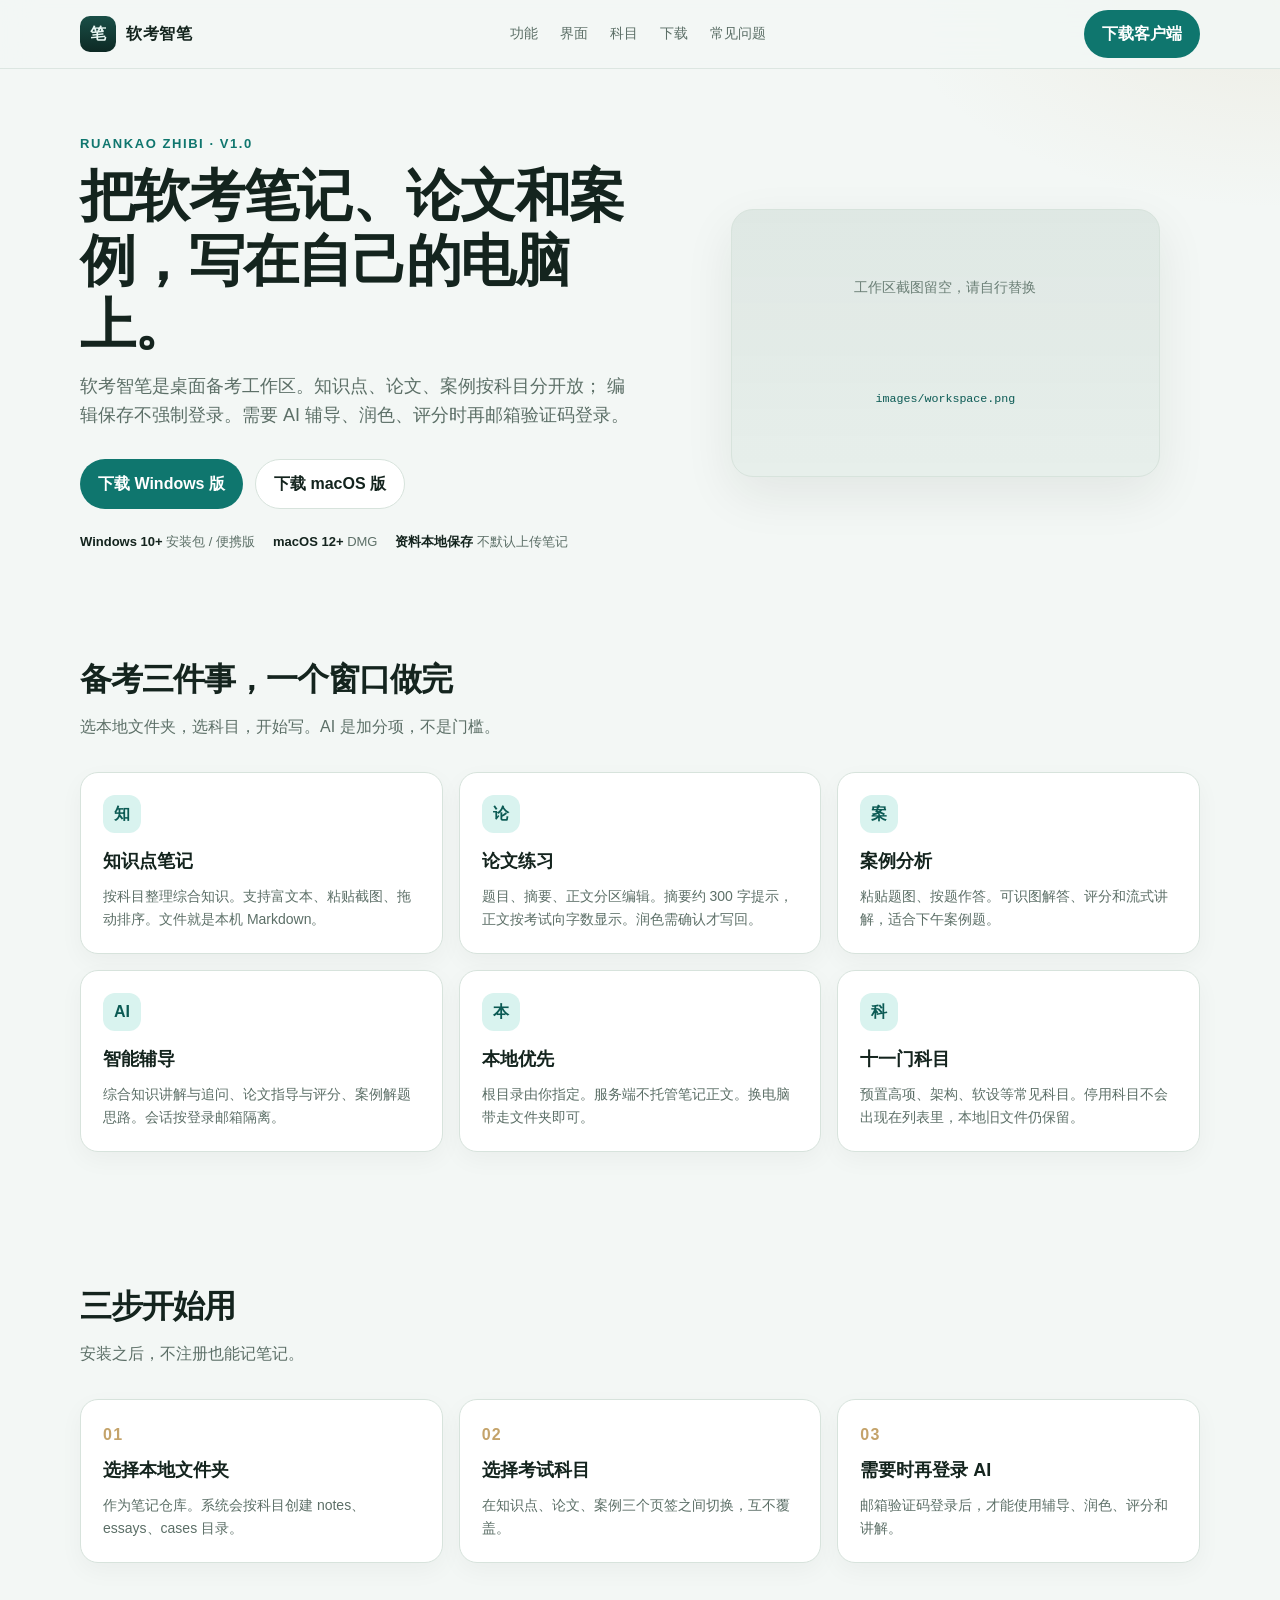
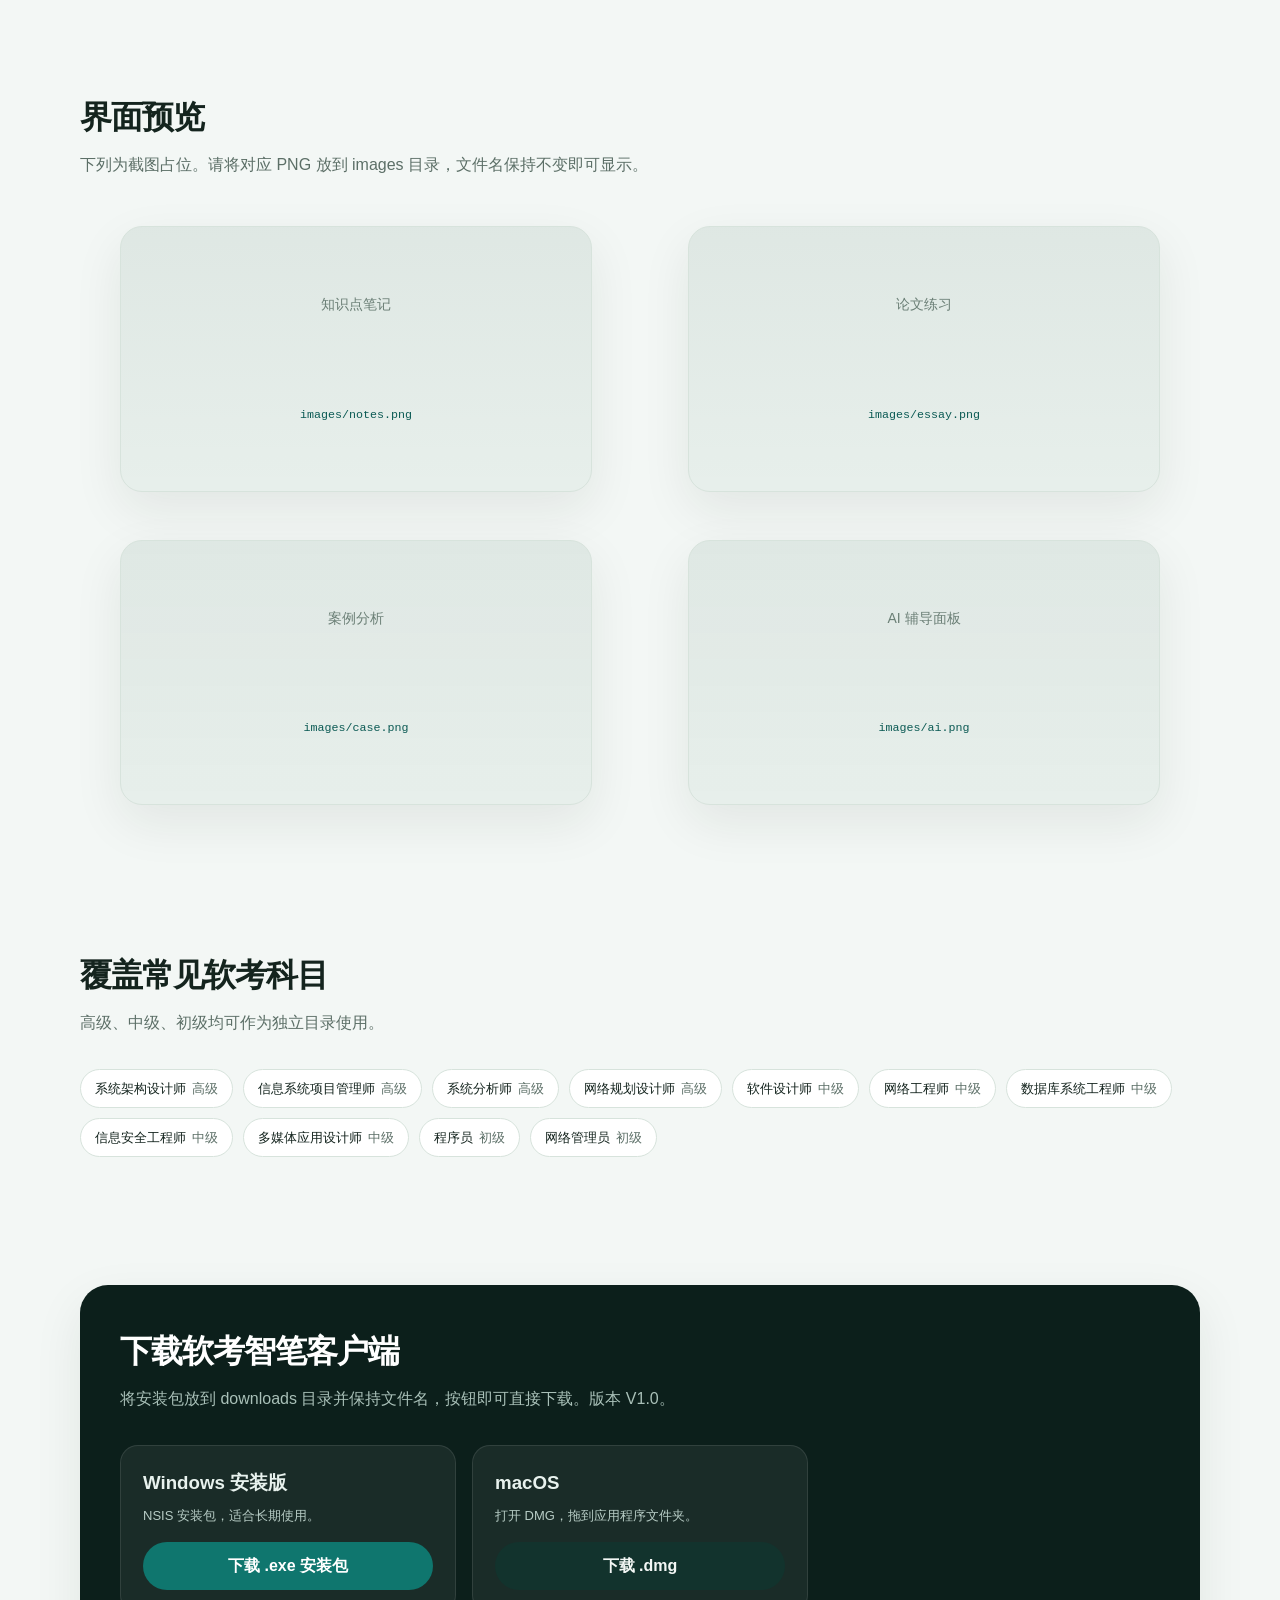
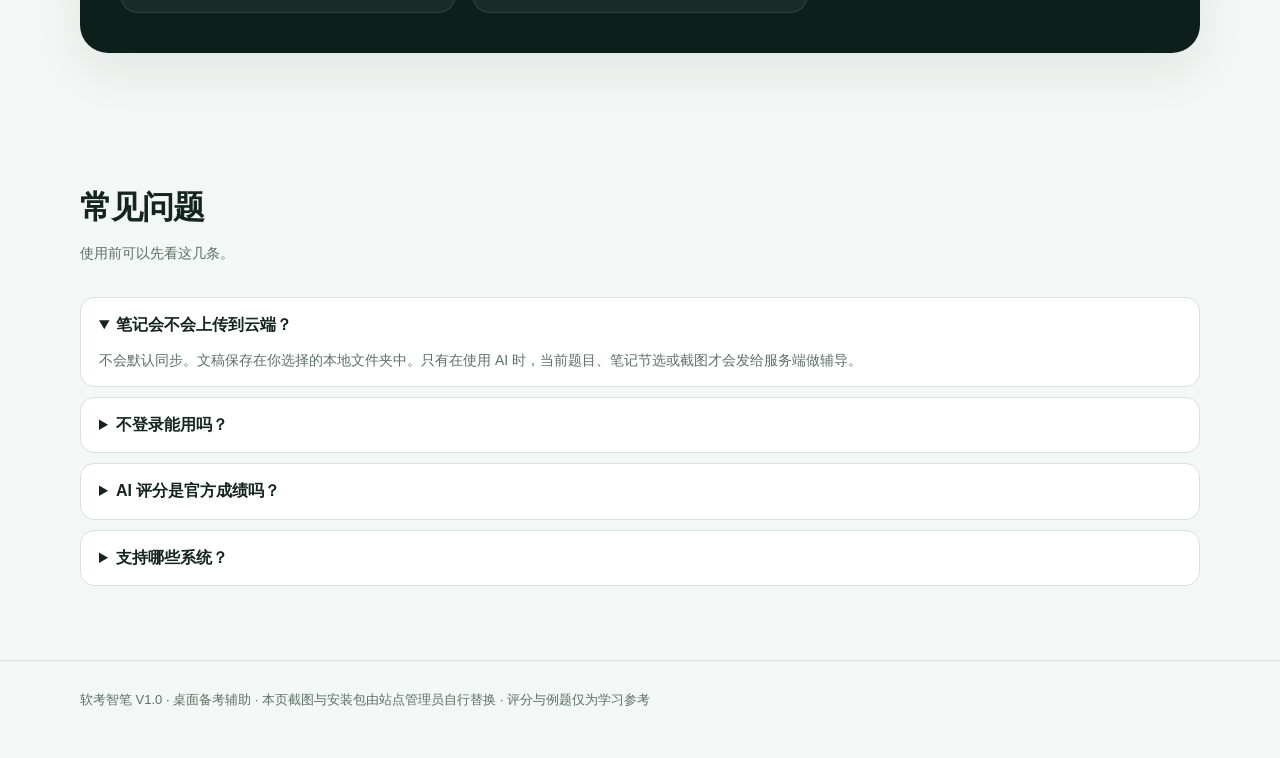
==== html/index.html @ 56ca8e23 "官网宣传页" ====
<!DOCTYPE html>
<html lang="zh-CN">
<head>
  <meta charset="UTF-8">
  <meta name="viewport" content="width=device-width, initial-scale=1.0">
  <title>软考智笔 · 本地备考，智能落笔</title>
  <meta name="description" content="软考智笔是面向软考考生的桌面备考工具：本地笔记、论文练习、案例分析，可选 AI 辅导。资料存在自己电脑里。">
  <link rel="icon" href="data:image/svg+xml,%3Csvg xmlns='http://www.w3.org/2000/svg' viewBox='0 0 64 64'%3E%3Crect rx='14' width='64' height='64' fill='%230d2924'/%3E%3Ctext x='32' y='44' text-anchor='middle' font-size='32' fill='%23d9f3ef' font-family='PingFang SC,sans-serif'%3E笔%3C/text%3E%3C/svg%3E">
  <link rel="stylesheet" href="./css/site.css">
</head>
<body>
  <header class="nav">
    <div class="wrap nav-inner">
      <a class="brand" href="#top">
        <span class="mark">笔</span>
        软考智笔
      </a>
      <nav class="nav-links">
        <a href="#features">功能</a>
        <a href="#shots">界面</a>
        <a href="#subjects">科目</a>
        <a href="#download">下载</a>
        <a href="#faq">常见问题</a>
      </nav>
      <a class="btn btn-primary" href="#download">下载客户端</a>
    </div>
  </header>

  <main id="top">
    <section class="wrap hero">
      <div>
        <div class="kicker">Ruankao Zhibi  ·  V1.0</div>
        <h1>把软考笔记、论文和案例，写在自己的电脑上。</h1>
        <p class="lead">
          软考智笔是桌面备考工作区。知识点、论文、案例按科目分开放；
          编辑保存不强制登录。需要 AI 辅导、润色、评分时再邮箱验证码登录。
        </p>
        <div class="hero-actions">
          <a class="btn btn-primary" href="https://myagentscope.oss-cn-beijing.aliyuncs.com/%E8%BD%AF%E8%80%83%E9%80%9A%20Setup%201.0.0.exe">下载 Windows 版</a>
          <a class="btn btn-ghost" href="https://myagentscope.oss-cn-beijing.aliyuncs.com/%E8%BD%AF%E8%80%83%E9%80%9A-1.0.1-arm64.dmg">下载 macOS 版</a>
        </div>
        <div class="meta">
          <span><b>Windows 10+</b> 安装包 / 便携版</span>
          <span><b>macOS 12+</b> DMG</span>
          <span><b>资料本地保存</b> 不默认上传笔记</span>
        </div>
      </div>
      <figure class="shot" aria-label="工作区截图占位">
        <img src="images/workspace.png" alt="软考智笔工作区" onerror="this.style.display='none'">
        <div class="shot-hint">
          工作区截图留空，请自行替换
          <small>images/workspace.png</small>
        </div>
      </figure>
    </section>

    <section class="wrap section" id="features">
      <h2>备考三件事，一个窗口做完</h2>
      <p class="sub">选本地文件夹，选科目，开始写。AI 是加分项，不是门槛。</p>
      <div class="grid-3">
        <article class="card">
          <div class="ico">知</div>
          <h3>知识点笔记</h3>
          <p>按科目整理综合知识。支持富文本、粘贴截图、拖动排序。文件就是本机 Markdown。</p>
        </article>
        <article class="card">
          <div class="ico">论</div>
          <h3>论文练习</h3>
          <p>题目、摘要、正文分区编辑。摘要约 300 字提示，正文按考试向字数显示。润色需确认才写回。</p>
        </article>
        <article class="card">
          <div class="ico">案</div>
          <h3>案例分析</h3>
          <p>粘贴题图、按题作答。可识图解答、评分和流式讲解，适合下午案例题。</p>
        </article>
        <article class="card">
          <div class="ico">AI</div>
          <h3>智能辅导</h3>
          <p>综合知识讲解与追问、论文指导与评分、案例解题思路。会话按登录邮箱隔离。</p>
        </article>
        <article class="card">
          <div class="ico">本</div>
          <h3>本地优先</h3>
          <p>根目录由你指定。服务端不托管笔记正文。换电脑带走文件夹即可。</p>
        </article>
        <article class="card">
          <div class="ico">科</div>
          <h3>十一门科目</h3>
          <p>预置高项、架构、软设等常见科目。停用科目不会出现在列表里，本地旧文件仍保留。</p>
        </article>
      </div>
    </section>

    <section class="wrap section steps" id="flow">
      <h2>三步开始用</h2>
      <p class="sub">安装之后，不注册也能记笔记。</p>
      <div class="grid-3">
        <article class="card">
          <div class="step-no"></div>
          <h3>选择本地文件夹</h3>
          <p>作为笔记仓库。系统会按科目创建 notes、essays、cases 目录。</p>
        </article>
        <article class="card">
          <div class="step-no"></div>
          <h3>选择考试科目</h3>
          <p>在知识点、论文、案例三个页签之间切换，互不覆盖。</p>
        </article>
        <article class="card">
          <div class="step-no"></div>
          <h3>需要时再登录 AI</h3>
          <p>邮箱验证码登录后，才能使用辅导、润色、评分和讲解。</p>
        </article>
      </div>
    </section>

    <section class="wrap section" id="shots">
      <h2>界面预览</h2>
      <p class="sub">下列为截图占位。请将对应 PNG 放到 images 目录，文件名保持不变即可显示。</p>
      <div class="grid-2">
        <figure class="shot shot-wide">
          <img src="images/notes.png" alt="知识点笔记" onerror="this.style.display='none'">
          <div class="shot-hint">知识点笔记<small>images/notes.png</small></div>
        </figure>
        <figure class="shot shot-wide">
          <img src="images/essay.png" alt="论文练习" onerror="this.style.display='none'">
          <div class="shot-hint">论文练习<small>images/essay.png</small></div>
        </figure>
        <figure class="shot shot-wide">
          <img src="images/case.png" alt="案例分析" onerror="this.style.display='none'">
          <div class="shot-hint">案例分析<small>images/case.png</small></div>
        </figure>
        <figure class="shot shot-wide">
          <img src="images/ai.png" alt="AI 辅导" onerror="this.style.display='none'">
          <div class="shot-hint">AI 辅导面板<small>images/ai.png</small></div>
        </figure>
      </div>
    </section>

    <section class="wrap section" id="subjects">
      <h2>覆盖常见软考科目</h2>
      <p class="sub">高级、中级、初级均可作为独立目录使用。</p>
      <div class="chips">
        <span class="chip">系统架构设计师<em>高级</em></span>
        <span class="chip">信息系统项目管理师<em>高级</em></span>
        <span class="chip">系统分析师<em>高级</em></span>
        <span class="chip">网络规划设计师<em>高级</em></span>
        <span class="chip">软件设计师<em>中级</em></span>
        <span class="chip">网络工程师<em>中级</em></span>
        <span class="chip">数据库系统工程师<em>中级</em></span>
        <span class="chip">信息安全工程师<em>中级</em></span>
        <span class="chip">多媒体应用设计师<em>中级</em></span>
        <span class="chip">程序员<em>初级</em></span>
        <span class="chip">网络管理员<em>初级</em></span>
      </div>
    </section>

    <section class="wrap section" id="download">
      <div class="download-panel">
        <h2>下载软考智笔客户端</h2>
        <p class="sub">将安装包放到 downloads 目录并保持文件名，按钮即可直接下载。版本 V1.0。</p>
        <div class="grid-3">
          <div class="dl-card">
            <h3>Windows 安装版</h3>
            <p>NSIS 安装包，适合长期使用。</p>
            <a class="btn btn-primary" href="https://myagentscope.oss-cn-beijing.aliyuncs.com/%E8%BD%AF%E8%80%83%E9%80%9A%20Setup%201.0.0.exe">下载 .exe 安装包</a>
          </div>
<!--          <div class="dl-card">-->
<!--            <h3>Windows 便携版</h3>-->
<!--            <p>免安装，解压或直接运行即可。</p>-->
<!--            <a class="btn btn-ghost" href="downloads/ruankao-zhibi-windows-portable.exe">下载便携版</a>-->
<!--          </div>-->
          <div class="dl-card">
            <h3>macOS</h3>
            <p>打开 DMG，拖到应用程序文件夹。</p>
            <a class="btn btn-dark" href="https://myagentscope.oss-cn-beijing.aliyuncs.com/%E8%BD%AF%E8%80%83%E9%80%9A-1.0.1-arm64.dmg">下载 .dmg</a>
          </div>
        </div>
      </div>
    </section>

    <section class="wrap section faq" id="faq">
      <h2>常见问题</h2>
      <p class="sub">使用前可以先看这几条。</p>
      <details open>
        <summary>笔记会不会上传到云端？</summary>
        <p>不会默认同步。文稿保存在你选择的本地文件夹中。只有在使用 AI 时，当前题目、笔记节选或截图才会发给服务端做辅导。</p>
      </details>
      <details>
        <summary>不登录能用吗？</summary>
        <p>能。新建、保存、排序、删除笔记都不需要登录。综合知识辅导、论文润色评分指导、案例识图评分讲解需要邮箱验证码登录。</p>
      </details>
      <details>
        <summary>AI 评分是官方成绩吗？</summary>
        <p>不是。论文评分按辅导用 75 分制，仅作备考参考，不代表软考官方成绩。</p>
      </details>
      <details>
        <summary>支持哪些系统？</summary>
        <p>Windows 10 及以上，macOS 12 及以上。管理后台是另一套网页，不在本客户端内。</p>
      </details>
    </section>
  </main>

  <footer>
    <div class="wrap">
      软考智笔 V1.0 · 桌面备考辅助 · 本页截图与安装包由站点管理员自行替换 · 评分与例题仅为学习参考
    </div>
  </footer>
</body>
</html>
---- html/css/site.css ----
:root {
  --bg: #f3f7f5;
  --bg-deep: #0c1f1b;
  --panel: #ffffff;
  --ink: #14241e;
  --muted: #5c6f67;
  --line: #d7e3dc;
  --brand: #0f766e;
  --brand-dark: #0b5a54;
  --brand-soft: #d9f3ef;
  --gold: #c4a36a;
  --shadow: 0 18px 50px rgba(20, 36, 30, 0.08);
  --radius: 18px;
  --ui: "Avenir Next", "PingFang SC", "Hiragino Sans GB", "Noto Sans SC", "Microsoft YaHei", sans-serif;
}

* { box-sizing: border-box; }
html { scroll-behavior: smooth; }
body {
  margin: 0;
  font-family: var(--ui);
  color: var(--ink);
  background:
    radial-gradient(900px 420px at 8% -8%, rgba(15, 118, 110, 0.16), transparent 60%),
    radial-gradient(700px 380px at 100% 0%, rgba(196, 163, 106, 0.12), transparent 55%),
    var(--bg);
  line-height: 1.65;
}

a { color: inherit; text-decoration: none; }
img { max-width: 100%; display: block; }
button { font: inherit; cursor: pointer; }

.wrap {
  width: min(1120px, calc(100% - 40px));
  margin: 0 auto;
}

.nav {
  position: sticky;
  top: 0;
  z-index: 20;
  backdrop-filter: blur(16px);
  background: rgba(243, 247, 245, 0.86);
  border-bottom: 1px solid rgba(215, 227, 220, 0.8);
}
.nav-inner {
  display: flex;
  align-items: center;
  justify-content: space-between;
  min-height: 68px;
  gap: 20px;
}
.brand {
  display: flex;
  align-items: center;
  gap: 10px;
  font-weight: 700;
  letter-spacing: 0.04em;
}
.mark {
  width: 36px;
  height: 36px;
  border-radius: 10px;
  display: grid;
  place-items: center;
  color: #e8f7f3;
  background: linear-gradient(180deg, #1a4f47, #0d2924);
  font-size: 16px;
}
.nav-links {
  display: flex;
  gap: 22px;
  color: var(--muted);
  font-size: 14px;
}
.nav-links a:hover { color: var(--brand-dark); }
.btn {
  display: inline-flex;
  align-items: center;
  justify-content: center;
  gap: 8px;
  border: 0;
  border-radius: 999px;
  padding: 11px 18px;
  font-weight: 600;
  transition: transform .15s ease, background .15s ease;
}
.btn:hover { transform: translateY(-1px); }
.btn-primary {
  background: var(--brand);
  color: #fff;
}
.btn-primary:hover { background: var(--brand-dark); }
.btn-ghost {
  background: #fff;
  color: var(--ink);
  border: 1px solid var(--line);
}
.btn-dark {
  background: #12332d;
  color: #f3f7f5;
}

.hero {
  padding: 64px 0 36px;
  display: grid;
  grid-template-columns: 1.05fr 0.95fr;
  gap: 48px;
  align-items: center;
}
.kicker {
  color: var(--brand);
  font-size: 13px;
  font-weight: 700;
  letter-spacing: 0.12em;
  text-transform: uppercase;
}
h1 {
  margin: 10px 0 14px;
  font-size: clamp(36px, 5vw, 56px);
  line-height: 1.15;
  letter-spacing: -0.03em;
}
.lead {
  margin: 0 0 28px;
  color: var(--muted);
  font-size: 18px;
  max-width: 36em;
}
.hero-actions { display: flex; flex-wrap: wrap; gap: 12px; }
.meta {
  display: flex;
  flex-wrap: wrap;
  gap: 18px;
  margin-top: 22px;
  color: var(--muted);
  font-size: 13px;
}
.meta b { color: var(--ink); }

.shot {
  position: relative;
  overflow: hidden;
  border-radius: 22px;
  border: 1px solid var(--line);
  background:
    linear-gradient(180deg, rgba(18, 51, 45, 0.04), transparent),
    #e7efeb;
  box-shadow: var(--shadow);
  min-height: 240px;
  aspect-ratio: 16 / 10;
}
.shot img {
  position: absolute;
  inset: 0;
  width: 100%;
  height: 100%;
  object-fit: cover;
  z-index: 1;
}
.shot-hint {
  position: absolute;
  inset: 0;
  display: grid;
  place-items: center;
  text-align: center;
  color: #6b7f76;
  font-size: 14px;
  padding: 24px;
  z-index: 0;
}
.shot-hint small {
  display: block;
  margin-top: 6px;
  font-family: ui-monospace, SFMono-Regular, Menlo, Consolas, monospace;
  color: var(--brand-dark);
}
.shot-wide { aspect-ratio: 16 / 9; }

.section { padding: 64px 0; }
.section h2 {
  margin: 0 0 8px;
  font-size: 32px;
  letter-spacing: -0.03em;
}
.section .sub {
  margin: 0 0 32px;
  color: var(--muted);
}

.grid-3, .grid-2, .grid-4 {
  display: grid;
  gap: 16px;
}
.grid-3 { grid-template-columns: repeat(3, 1fr); }
.grid-2 { grid-template-columns: repeat(2, 1fr); }
.grid-4 { grid-template-columns: repeat(4, 1fr); }

.card {
  background: var(--panel);
  border: 1px solid var(--line);
  border-radius: var(--radius);
  padding: 22px;
  box-shadow: 0 8px 24px rgba(20, 36, 30, 0.04);
}
.card h3 { margin: 0 0 8px; font-size: 18px; }
.card p { margin: 0; color: var(--muted); font-size: 14px; }
.ico {
  width: 38px;
  height: 38px;
  border-radius: 12px;
  display: grid;
  place-items: center;
  background: var(--brand-soft);
  color: var(--brand-dark);
  margin-bottom: 14px;
  font-weight: 700;
}

.steps { counter-reset: step; }
.step-no::before {
  counter-increment: step;
  content: "0" counter(step);
  display: block;
  color: var(--gold);
  font-weight: 700;
  letter-spacing: 0.08em;
  margin-bottom: 8px;
}

.chips {
  display: flex;
  flex-wrap: wrap;
  gap: 10px;
}
.chip {
  background: #fff;
  border: 1px solid var(--line);
  border-radius: 999px;
  padding: 8px 14px;
  font-size: 13px;
}
.chip em {
  font-style: normal;
  color: var(--muted);
  margin-left: 6px;
}

.download-panel {
  background: var(--bg-deep);
  color: #e8f2ee;
  border-radius: 28px;
  padding: 40px;
  box-shadow: var(--shadow);
}
.download-panel h2 { color: #fff; }
.download-panel .sub { color: #a9c0b8; }
.dl-card {
  background: rgba(255,255,255,0.06);
  border: 1px solid rgba(255,255,255,0.1);
  border-radius: 18px;
  padding: 22px;
}
.dl-card h3 { margin: 0 0 6px; }
.dl-card p { margin: 0 0 16px; color: #b7ccc5; font-size: 13px; }
.dl-card .btn { width: 100%; }

.faq details {
  background: #fff;
  border: 1px solid var(--line);
  border-radius: 14px;
  padding: 14px 18px;
  margin-bottom: 10px;
}
.faq summary { cursor: pointer; font-weight: 600; }
.faq p { margin: 10px 0 0; color: var(--muted); font-size: 14px; }

footer {
  padding: 28px 0 48px;
  color: var(--muted);
  font-size: 13px;
  border-top: 1px solid var(--line);
}

@media (max-width: 860px) {
  .hero, .grid-3, .grid-2, .grid-4 { grid-template-columns: 1fr; }
  .nav-links { display: none; }
  .download-panel { padding: 24px; }
}
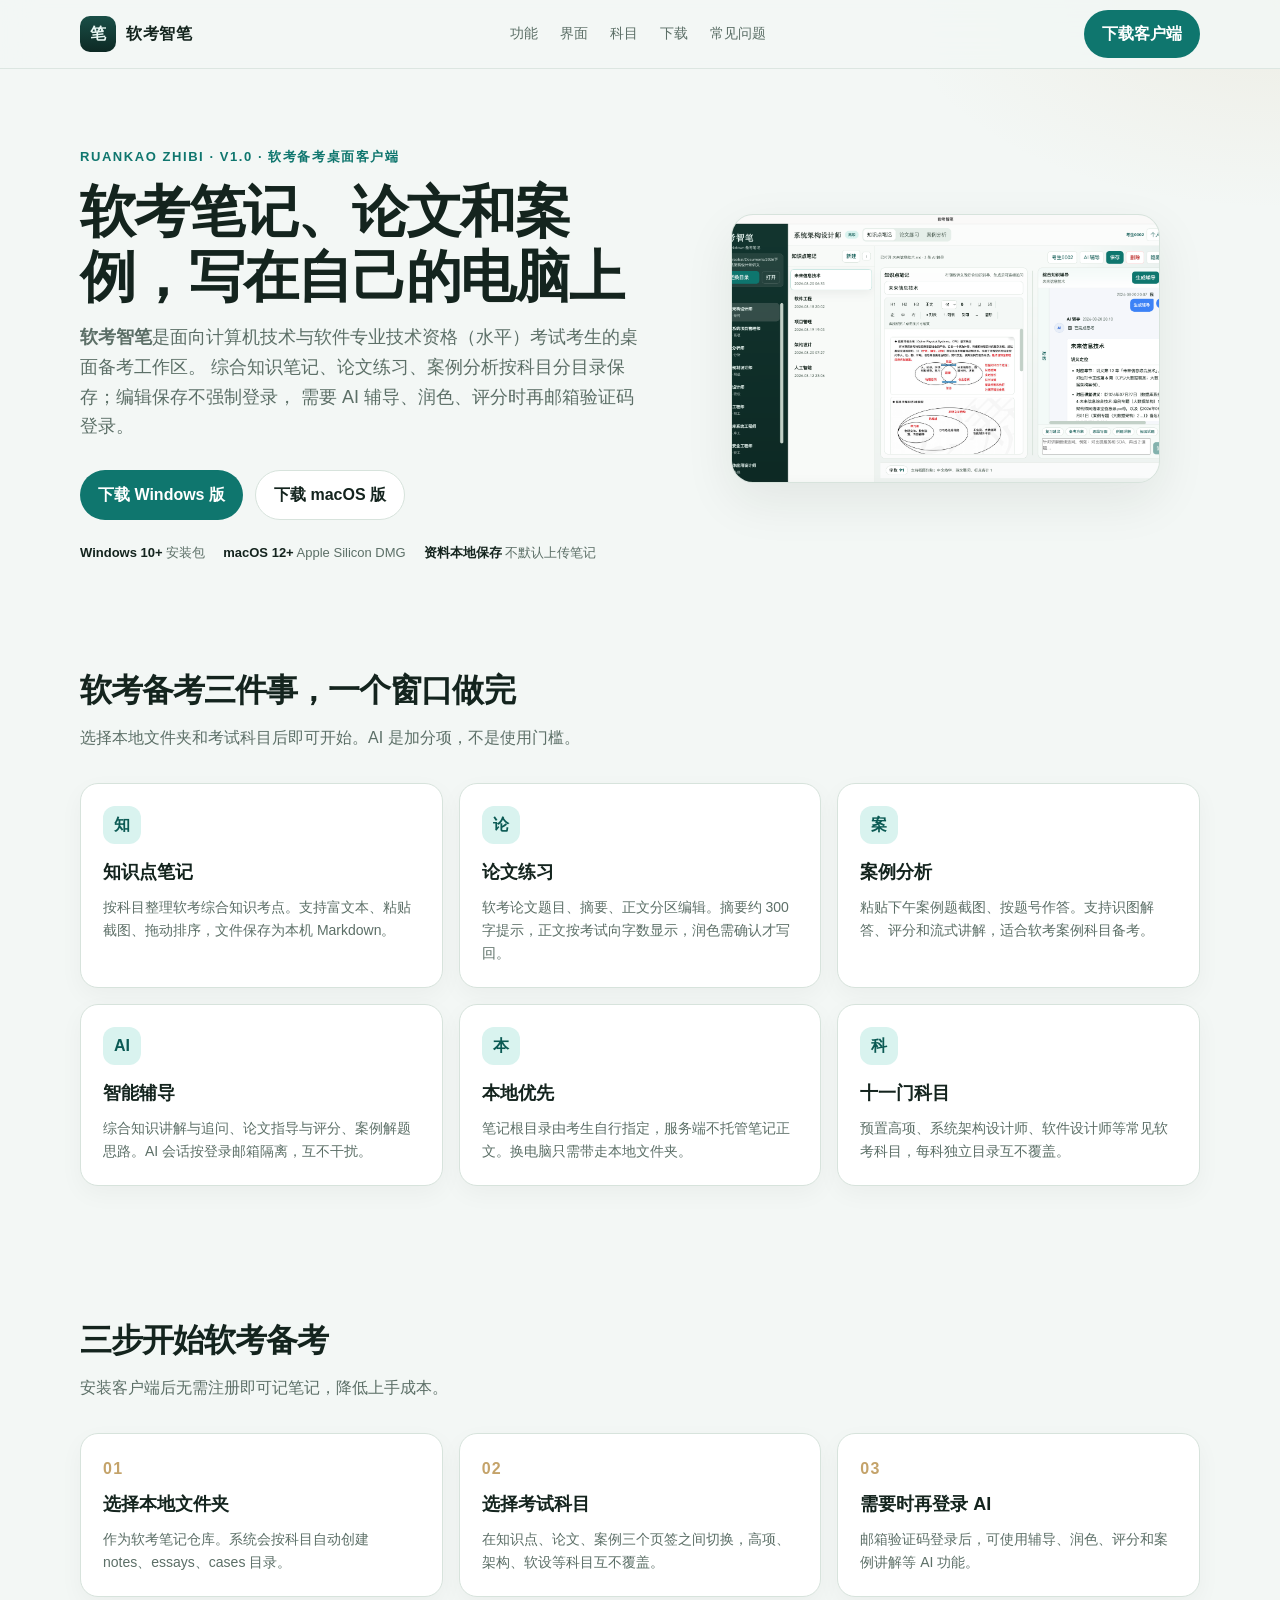
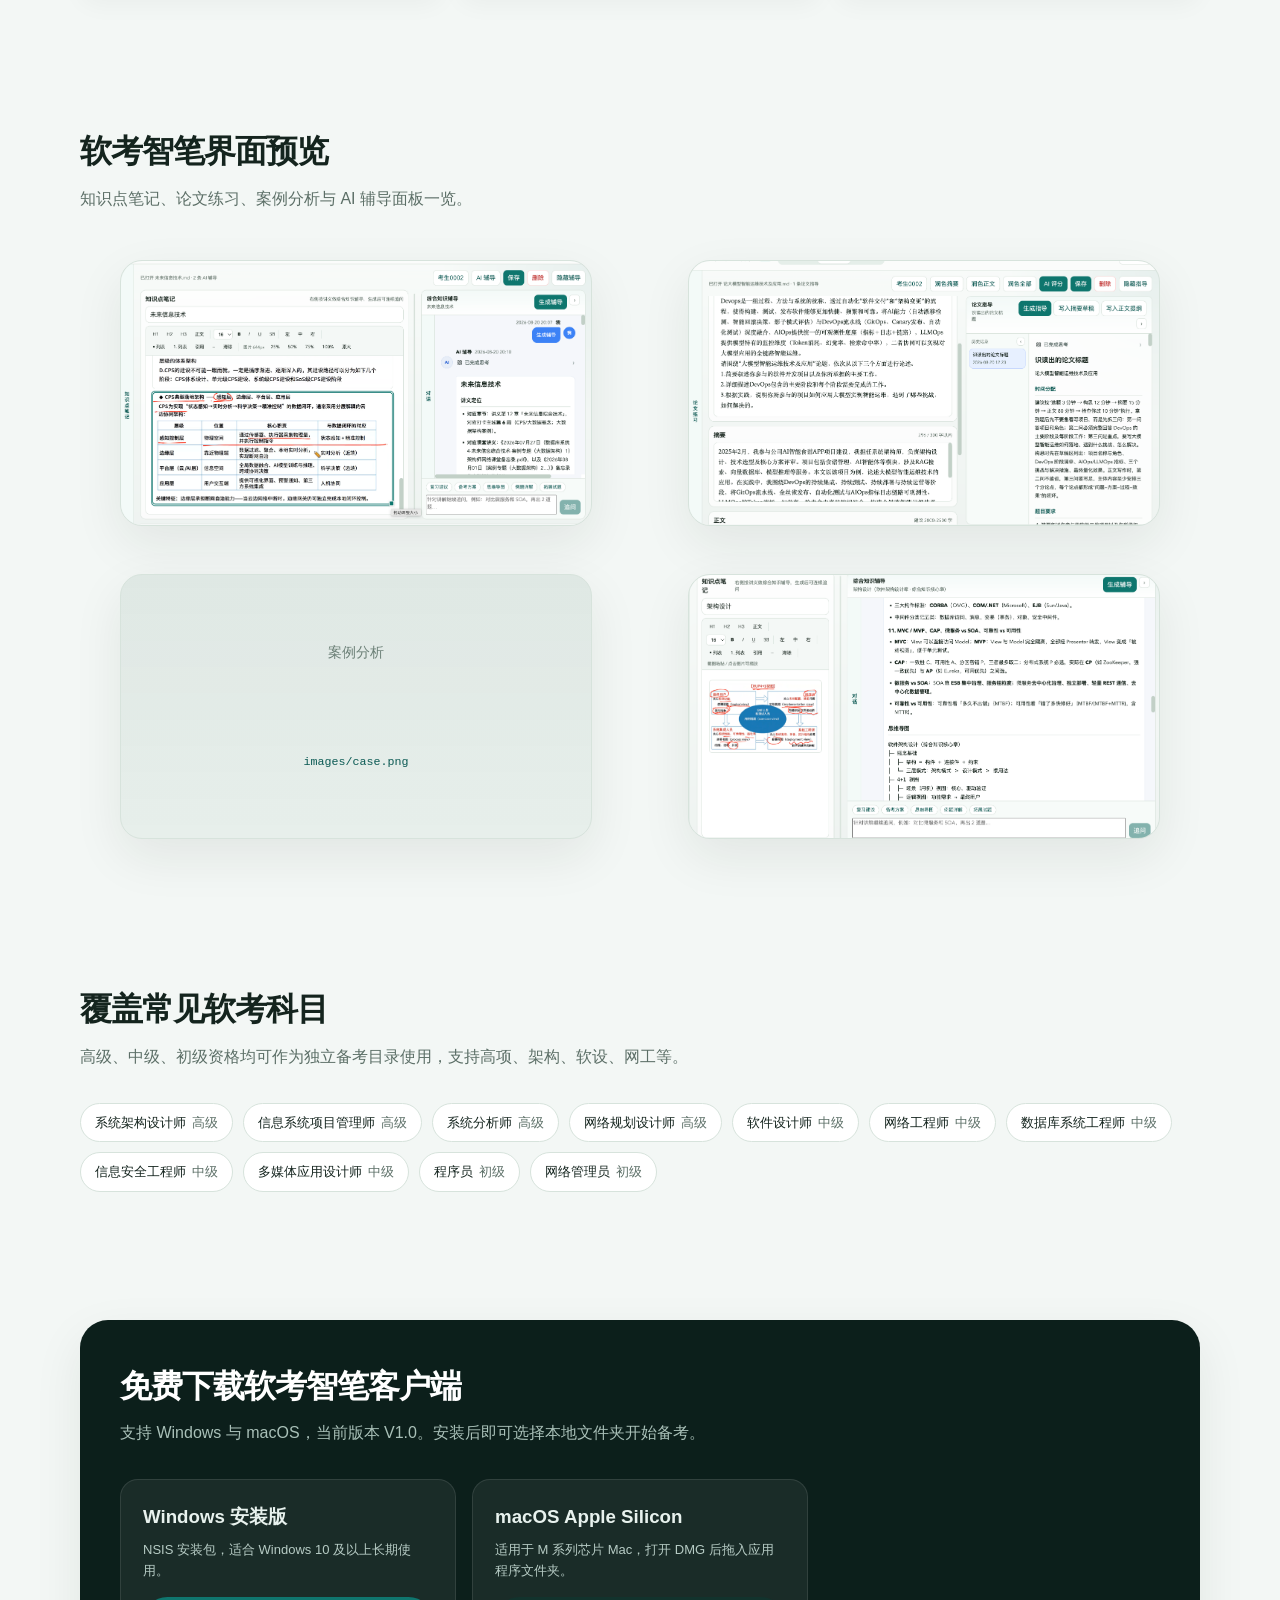
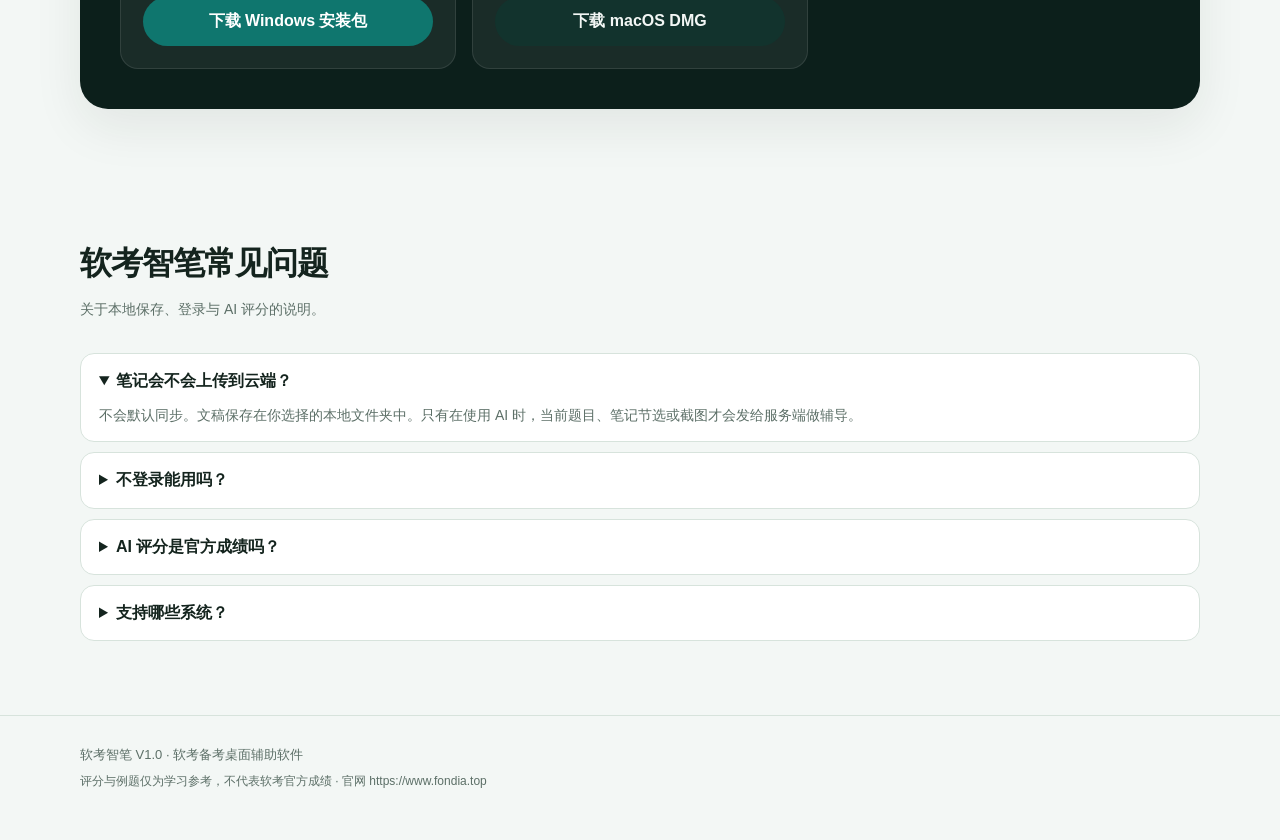
==== commit 5d1cb11a: "官网宣传页" ====
--- a/html/index.html
+++ b/html/index.html
@@ -3,19 +3,123 @@
 <head>
   <meta charset="UTF-8">
   <meta name="viewport" content="width=device-width, initial-scale=1.0">
-  <title>软考智笔 · 本地备考，智能落笔</title>
-  <meta name="description" content="软考智笔是面向软考考生的桌面备考工具：本地笔记、论文练习、案例分析，可选 AI 辅导。资料存在自己电脑里。">
+  <title>软考智笔 - 软考备考桌面工具 | 本地笔记、论文练习、案例分析、AI 辅导</title>
+  <meta name="description" content="软考智笔是面向软考考生的免费桌面备考软件，支持高项、系统架构设计师、软设等十一门科目。本地 Markdown 笔记、论文摘要正文练习、案例题识图作答，可选 AI 讲解润色评分。Windows 与 macOS 免费下载。">
+  <meta name="keywords" content="软考,软考备考,软考智笔,高项,信息系统项目管理师,系统架构设计师,软件设计师,软考论文,软考案例,软考笔记,AI辅导,桌面客户端">
+  <meta name="author" content="软考智笔">
+  <meta name="robots" content="index,follow,max-image-preview:large">
+  <meta name="theme-color" content="#0f766e">
+  <link rel="canonical" href="https://www.fondia.top/">
   <link rel="icon" href="data:image/svg+xml,%3Csvg xmlns='http://www.w3.org/2000/svg' viewBox='0 0 64 64'%3E%3Crect rx='14' width='64' height='64' fill='%230d2924'/%3E%3Ctext x='32' y='44' text-anchor='middle' font-size='32' fill='%23d9f3ef' font-family='PingFang SC,sans-serif'%3E笔%3C/text%3E%3C/svg%3E">
+
+  <meta property="og:type" content="website">
+  <meta property="og:locale" content="zh_CN">
+  <meta property="og:site_name" content="软考智笔">
+  <meta property="og:title" content="软考智笔 - 软考备考桌面工具">
+  <meta property="og:description" content="本地笔记、论文练习、案例分析，可选 AI 辅导。资料保存在自己电脑，支持 Windows 与 macOS 免费下载。">
+  <meta property="og:url" content="https://www.fondia.top/">
+  <meta property="og:image" content="https://www.fondia.top/images/workspace.png">
+  <meta property="og:image:alt" content="软考智笔桌面工作区界面截图">
+
+  <meta name="twitter:card" content="summary_large_image">
+  <meta name="twitter:title" content="软考智笔 - 软考备考桌面工具">
+  <meta name="twitter:description" content="本地笔记、论文练习、案例分析，可选 AI 辅导。Windows 与 macOS 免费下载。">
+  <meta name="twitter:image" content="https://www.fondia.top/images/workspace.png">
+
   <link rel="stylesheet" href="./css/site.css">
+
+  <script type="application/ld+json">
+  {
+    "@context": "https://schema.org",
+    "@graph": [
+      {
+        "@type": "WebSite",
+        "@id": "https://www.fondia.top/#website",
+        "url": "https://www.fondia.top/",
+        "name": "软考智笔",
+        "description": "软考备考桌面工具官网",
+        "inLanguage": "zh-CN"
+      },
+      {
+        "@type": "SoftwareApplication",
+        "@id": "https://www.fondia.top/#software",
+        "name": "软考智笔",
+        "alternateName": ["Ruankao Zhibi", "软考通备考客户端"],
+        "applicationCategory": "EducationalApplication",
+        "operatingSystem": "Windows 10+, macOS 12+",
+        "softwareVersion": "1.0.0",
+        "description": "面向软考考生的桌面备考工作区：本地 Markdown 笔记、论文练习、案例分析，可选 AI 辅导、润色与评分。",
+        "url": "https://www.fondia.top/",
+        "downloadUrl": [
+          "https://myagentscope.oss-cn-beijing.aliyuncs.com/%E8%BD%AF%E8%80%83%E6%99%BA%E7%AC%94%20Setup%201.0.0.exe",
+          "https://myagentscope.oss-cn-beijing.aliyuncs.com/%E8%BD%AF%E8%80%83%E6%99%BA%E7%AC%94-1.0.0-arm64.dmg"
+        ],
+        "offers": {
+          "@type": "Offer",
+          "price": "0",
+          "priceCurrency": "CNY"
+        },
+        "featureList": [
+          "本地 Markdown 笔记管理",
+          "软考论文摘要与正文练习",
+          "案例分析题图作答",
+          "综合知识 AI 辅导",
+          "论文润色与评分",
+          "案例识图讲解",
+          "十一门软考科目目录隔离"
+        ],
+        "inLanguage": "zh-CN"
+      },
+      {
+        "@type": "FAQPage",
+        "@id": "https://www.fondia.top/#faq",
+        "mainEntity": [
+          {
+            "@type": "Question",
+            "name": "软考智笔的笔记会不会上传到云端？",
+            "acceptedAnswer": {
+              "@type": "Answer",
+              "text": "不会默认同步。文稿保存在你选择的本地文件夹中。只有在使用 AI 时，当前题目、笔记节选或截图才会发给服务端做辅导。"
+            }
+          },
+          {
+            "@type": "Question",
+            "name": "软考智笔不登录能用吗？",
+            "acceptedAnswer": {
+              "@type": "Answer",
+              "text": "能。新建、保存、排序、删除笔记都不需要登录。综合知识辅导、论文润色评分指导、案例识图评分讲解需要邮箱验证码登录。"
+            }
+          },
+          {
+            "@type": "Question",
+            "name": "软考智笔的 AI 评分是官方成绩吗？",
+            "acceptedAnswer": {
+              "@type": "Answer",
+              "text": "不是。论文评分按辅导用 75 分制，仅作备考参考，不代表软考官方成绩。"
+            }
+          },
+          {
+            "@type": "Question",
+            "name": "软考智笔支持哪些操作系统？",
+            "acceptedAnswer": {
+              "@type": "Answer",
+              "text": "支持 Windows 10 及以上，以及 macOS 12 及以上。"
+            }
+          }
+        ]
+      }
+    ]
+  }
+  </script>
 </head>
 <body>
   <header class="nav">
     <div class="wrap nav-inner">
-      <a class="brand" href="#top">
-        <span class="mark">笔</span>
+      <a class="brand" href="#top" aria-label="软考智笔首页">
+        <span class="mark" aria-hidden="true">笔</span>
         软考智笔
       </a>
-      <nav class="nav-links">
+      <nav class="nav-links" aria-label="页面导航">
         <a href="#features">功能</a>
         <a href="#shots">界面</a>
         <a href="#subjects">科目</a>
@@ -27,160 +131,156 @@
   </header>
 
   <main id="top">
-    <section class="wrap hero">
+    <section class="wrap hero" aria-labelledby="hero-title">
       <div>
-        <div class="kicker">Ruankao Zhibi  ·  V1.0</div>
-        <h1>把软考笔记、论文和案例，写在自己的电脑上。</h1>
+        <p class="kicker">Ruankao Zhibi · V1.0 · 软考备考桌面客户端</p>
+        <h1 id="hero-title">软考笔记、论文和案例，写在自己的电脑上</h1>
         <p class="lead">
-          软考智笔是桌面备考工作区。知识点、论文、案例按科目分开放；
-          编辑保存不强制登录。需要 AI 辅导、润色、评分时再邮箱验证码登录。
+          <strong>软考智笔</strong>是面向计算机技术与软件专业技术资格（水平）考试考生的桌面备考工作区。
+          综合知识笔记、论文练习、案例分析按科目分目录保存；编辑保存不强制登录，
+          需要 AI 辅导、润色、评分时再邮箱验证码登录。
         </p>
         <div class="hero-actions">
-          <a class="btn btn-primary" href="https://myagentscope.oss-cn-beijing.aliyuncs.com/%E8%BD%AF%E8%80%83%E9%80%9A%20Setup%201.0.0.exe">下载 Windows 版</a>
-          <a class="btn btn-ghost" href="https://myagentscope.oss-cn-beijing.aliyuncs.com/%E8%BD%AF%E8%80%83%E9%80%9A-1.0.1-arm64.dmg">下载 macOS 版</a>
+          <a class="btn btn-primary" href="https://myagentscope.oss-cn-beijing.aliyuncs.com/%E8%BD%AF%E8%80%83%E6%99%BA%E7%AC%94%20Setup%201.0.0.exe" rel="noopener">下载 Windows 版</a>
+          <a class="btn btn-ghost" href="https://myagentscope.oss-cn-beijing.aliyuncs.com/%E8%BD%AF%E8%80%83%E6%99%BA%E7%AC%94-1.0.0-arm64.dmg" rel="noopener">下载 macOS 版</a>
         </div>
         <div class="meta">
-          <span><b>Windows 10+</b> 安装包 / 便携版</span>
-          <span><b>macOS 12+</b> DMG</span>
+          <span><b>Windows 10+</b> 安装包</span>
+          <span><b>macOS 12+</b> Apple Silicon DMG</span>
           <span><b>资料本地保存</b> 不默认上传笔记</span>
         </div>
       </div>
-      <figure class="shot" aria-label="工作区截图占位">
-        <img src="images/workspace.png" alt="软考智笔工作区" onerror="this.style.display='none'">
-        <div class="shot-hint">
-          工作区截图留空，请自行替换
+      <figure class="shot">
+        <img src="images/workspace.png" alt="软考智笔桌面工作区：左侧科目列表、中间笔记列表、右侧知识点编辑与 AI 辅导面板" width="1280" height="800" loading="eager" decoding="async" onerror="this.style.display='none'">
+        <figcaption class="shot-hint">
+          工作区截图
           <small>images/workspace.png</small>
-        </div>
+        </figcaption>
       </figure>
     </section>
 
-    <section class="wrap section" id="features">
-      <h2>备考三件事，一个窗口做完</h2>
-      <p class="sub">选本地文件夹，选科目，开始写。AI 是加分项，不是门槛。</p>
+    <section class="wrap section" id="features" aria-labelledby="features-title">
+      <h2 id="features-title">软考备考三件事，一个窗口做完</h2>
+      <p class="sub">选择本地文件夹和考试科目后即可开始。AI 是加分项，不是使用门槛。</p>
       <div class="grid-3">
         <article class="card">
-          <div class="ico">知</div>
+          <div class="ico" aria-hidden="true">知</div>
           <h3>知识点笔记</h3>
-          <p>按科目整理综合知识。支持富文本、粘贴截图、拖动排序。文件就是本机 Markdown。</p>
-        </article>
-        <article class="card">
-          <div class="ico">论</div>
+          <p>按科目整理软考综合知识考点。支持富文本、粘贴截图、拖动排序，文件保存为本机 Markdown。</p>
+        </article>
+        <article class="card">
+          <div class="ico" aria-hidden="true">论</div>
           <h3>论文练习</h3>
-          <p>题目、摘要、正文分区编辑。摘要约 300 字提示，正文按考试向字数显示。润色需确认才写回。</p>
-        </article>
-        <article class="card">
-          <div class="ico">案</div>
+          <p>软考论文题目、摘要、正文分区编辑。摘要约 300 字提示，正文按考试向字数显示，润色需确认才写回。</p>
+        </article>
+        <article class="card">
+          <div class="ico" aria-hidden="true">案</div>
           <h3>案例分析</h3>
-          <p>粘贴题图、按题作答。可识图解答、评分和流式讲解，适合下午案例题。</p>
-        </article>
-        <article class="card">
-          <div class="ico">AI</div>
+          <p>粘贴下午案例题截图、按题号作答。支持识图解答、评分和流式讲解，适合软考案例科目备考。</p>
+        </article>
+        <article class="card">
+          <div class="ico" aria-hidden="true">AI</div>
           <h3>智能辅导</h3>
-          <p>综合知识讲解与追问、论文指导与评分、案例解题思路。会话按登录邮箱隔离。</p>
-        </article>
-        <article class="card">
-          <div class="ico">本</div>
+          <p>综合知识讲解与追问、论文指导与评分、案例解题思路。AI 会话按登录邮箱隔离，互不干扰。</p>
+        </article>
+        <article class="card">
+          <div class="ico" aria-hidden="true">本</div>
           <h3>本地优先</h3>
-          <p>根目录由你指定。服务端不托管笔记正文。换电脑带走文件夹即可。</p>
-        </article>
-        <article class="card">
-          <div class="ico">科</div>
+          <p>笔记根目录由考生自行指定，服务端不托管笔记正文。换电脑只需带走本地文件夹。</p>
+        </article>
+        <article class="card">
+          <div class="ico" aria-hidden="true">科</div>
           <h3>十一门科目</h3>
-          <p>预置高项、架构、软设等常见科目。停用科目不会出现在列表里，本地旧文件仍保留。</p>
+          <p>预置高项、系统架构设计师、软件设计师等常见软考科目，每科独立目录互不覆盖。</p>
         </article>
       </div>
     </section>
 
-    <section class="wrap section steps" id="flow">
-      <h2>三步开始用</h2>
-      <p class="sub">安装之后，不注册也能记笔记。</p>
-      <div class="grid-3">
-        <article class="card">
-          <div class="step-no"></div>
+    <section class="wrap section steps" id="flow" aria-labelledby="flow-title">
+      <h2 id="flow-title">三步开始软考备考</h2>
+      <p class="sub">安装客户端后无需注册即可记笔记，降低上手成本。</p>
+      <ol class="grid-3" style="list-style:none;margin:0;padding:0;">
+        <li class="card">
+          <div class="step-no" aria-hidden="true"></div>
           <h3>选择本地文件夹</h3>
-          <p>作为笔记仓库。系统会按科目创建 notes、essays、cases 目录。</p>
-        </article>
-        <article class="card">
-          <div class="step-no"></div>
+          <p>作为软考笔记仓库。系统会按科目自动创建 notes、essays、cases 目录。</p>
+        </li>
+        <li class="card">
+          <div class="step-no" aria-hidden="true"></div>
           <h3>选择考试科目</h3>
-          <p>在知识点、论文、案例三个页签之间切换，互不覆盖。</p>
-        </article>
-        <article class="card">
-          <div class="step-no"></div>
+          <p>在知识点、论文、案例三个页签之间切换，高项、架构、软设等科目互不覆盖。</p>
+        </li>
+        <li class="card">
+          <div class="step-no" aria-hidden="true"></div>
           <h3>需要时再登录 AI</h3>
-          <p>邮箱验证码登录后，才能使用辅导、润色、评分和讲解。</p>
-        </article>
-      </div>
-    </section>
-
-    <section class="wrap section" id="shots">
-      <h2>界面预览</h2>
-      <p class="sub">下列为截图占位。请将对应 PNG 放到 images 目录，文件名保持不变即可显示。</p>
+          <p>邮箱验证码登录后，可使用辅导、润色、评分和案例讲解等 AI 功能。</p>
+        </li>
+      </ol>
+    </section>
+
+    <section class="wrap section" id="shots" aria-labelledby="shots-title">
+      <h2 id="shots-title">软考智笔界面预览</h2>
+      <p class="sub">知识点笔记、论文练习、案例分析与 AI 辅导面板一览。</p>
       <div class="grid-2">
         <figure class="shot shot-wide">
-          <img src="images/notes.png" alt="知识点笔记" onerror="this.style.display='none'">
-          <div class="shot-hint">知识点笔记<small>images/notes.png</small></div>
+          <img src="images/notes.png" alt="软考智笔知识点笔记编辑界面，含富文本工具栏与综合知识 AI 辅导板" width="1280" height="720" loading="lazy" decoding="async" onerror="this.style.display='none'">
+          <figcaption class="shot-hint">知识点笔记<small>images/notes.png</small></figcaption>
         </figure>
         <figure class="shot shot-wide">
-          <img src="images/essay.png" alt="论文练习" onerror="this.style.display='none'">
-          <div class="shot-hint">论文练习<small>images/essay.png</small></div>
+          <img src="images/essay.png" alt="软考智笔论文练习界面，含题目区、摘要区、正文区与润色评分按钮" width="1280" height="720" loading="lazy" decoding="async" onerror="this.style.display='none'">
+          <figcaption class="shot-hint">论文练习<small>images/essay.png</small></figcaption>
         </figure>
         <figure class="shot shot-wide">
-          <img src="images/case.png" alt="案例分析" onerror="this.style.display='none'">
-          <div class="shot-hint">案例分析<small>images/case.png</small></div>
+          <img src="images/case.png" alt="软考智笔案例分析界面，支持粘贴题图与按题号作答" width="1280" height="720" loading="lazy" decoding="async" onerror="this.style.display='none'">
+          <figcaption class="shot-hint">案例分析<small>images/case.png</small></figcaption>
         </figure>
         <figure class="shot shot-wide">
-          <img src="images/ai.png" alt="AI 辅导" onerror="this.style.display='none'">
-          <div class="shot-hint">AI 辅导面板<small>images/ai.png</small></div>
+          <img src="images/ai.png" alt="软考智笔 AI 辅导面板，展示讲解内容与历史对话" width="1280" height="720" loading="lazy" decoding="async" onerror="this.style.display='none'">
+          <figcaption class="shot-hint">AI 辅导面板<small>images/ai.png</small></figcaption>
         </figure>
       </div>
     </section>
 
-    <section class="wrap section" id="subjects">
-      <h2>覆盖常见软考科目</h2>
-      <p class="sub">高级、中级、初级均可作为独立目录使用。</p>
-      <div class="chips">
-        <span class="chip">系统架构设计师<em>高级</em></span>
-        <span class="chip">信息系统项目管理师<em>高级</em></span>
-        <span class="chip">系统分析师<em>高级</em></span>
-        <span class="chip">网络规划设计师<em>高级</em></span>
-        <span class="chip">软件设计师<em>中级</em></span>
-        <span class="chip">网络工程师<em>中级</em></span>
-        <span class="chip">数据库系统工程师<em>中级</em></span>
-        <span class="chip">信息安全工程师<em>中级</em></span>
-        <span class="chip">多媒体应用设计师<em>中级</em></span>
-        <span class="chip">程序员<em>初级</em></span>
-        <span class="chip">网络管理员<em>初级</em></span>
-      </div>
-    </section>
-
-    <section class="wrap section" id="download">
+    <section class="wrap section" id="subjects" aria-labelledby="subjects-title">
+      <h2 id="subjects-title">覆盖常见软考科目</h2>
+      <p class="sub">高级、中级、初级资格均可作为独立备考目录使用，支持高项、架构、软设、网工等。</p>
+      <ul class="chips" style="list-style:none;margin:0;padding:0;">
+        <li class="chip">系统架构设计师<em>高级</em></li>
+        <li class="chip">信息系统项目管理师<em>高级</em></li>
+        <li class="chip">系统分析师<em>高级</em></li>
+        <li class="chip">网络规划设计师<em>高级</em></li>
+        <li class="chip">软件设计师<em>中级</em></li>
+        <li class="chip">网络工程师<em>中级</em></li>
+        <li class="chip">数据库系统工程师<em>中级</em></li>
+        <li class="chip">信息安全工程师<em>中级</em></li>
+        <li class="chip">多媒体应用设计师<em>中级</em></li>
+        <li class="chip">程序员<em>初级</em></li>
+        <li class="chip">网络管理员<em>初级</em></li>
+      </ul>
+    </section>
+
+    <section class="wrap section" id="download" aria-labelledby="download-title">
       <div class="download-panel">
-        <h2>下载软考智笔客户端</h2>
-        <p class="sub">将安装包放到 downloads 目录并保持文件名，按钮即可直接下载。版本 V1.0。</p>
+        <h2 id="download-title">免费下载软考智笔客户端</h2>
+        <p class="sub">支持 Windows 与 macOS，当前版本 V1.0。安装后即可选择本地文件夹开始备考。</p>
         <div class="grid-3">
-          <div class="dl-card">
+          <article class="dl-card">
             <h3>Windows 安装版</h3>
-            <p>NSIS 安装包，适合长期使用。</p>
-            <a class="btn btn-primary" href="https://myagentscope.oss-cn-beijing.aliyuncs.com/%E8%BD%AF%E8%80%83%E9%80%9A%20Setup%201.0.0.exe">下载 .exe 安装包</a>
-          </div>
-<!--          <div class="dl-card">-->
-<!--            <h3>Windows 便携版</h3>-->
-<!--            <p>免安装，解压或直接运行即可。</p>-->
-<!--            <a class="btn btn-ghost" href="downloads/ruankao-zhibi-windows-portable.exe">下载便携版</a>-->
-<!--          </div>-->
-          <div class="dl-card">
-            <h3>macOS</h3>
-            <p>打开 DMG，拖到应用程序文件夹。</p>
-            <a class="btn btn-dark" href="https://myagentscope.oss-cn-beijing.aliyuncs.com/%E8%BD%AF%E8%80%83%E9%80%9A-1.0.1-arm64.dmg">下载 .dmg</a>
-          </div>
+            <p>NSIS 安装包，适合 Windows 10 及以上长期使用。</p>
+            <a class="btn btn-primary" href="https://myagentscope.oss-cn-beijing.aliyuncs.com/%E8%BD%AF%E8%80%83%E6%99%BA%E7%AC%94%20Setup%201.0.0.exe" rel="noopener">下载 Windows 安装包</a>
+          </article>
+          <article class="dl-card">
+            <h3>macOS Apple Silicon</h3>
+            <p>适用于 M 系列芯片 Mac，打开 DMG 后拖入应用程序文件夹。</p>
+            <a class="btn btn-dark" href="https://myagentscope.oss-cn-beijing.aliyuncs.com/%E8%BD%AF%E8%80%83%E6%99%BA%E7%AC%94-1.0.0-arm64.dmg" rel="noopener">下载 macOS DMG</a>
+          </article>
         </div>
       </div>
     </section>
 
-    <section class="wrap section faq" id="faq">
-      <h2>常见问题</h2>
-      <p class="sub">使用前可以先看这几条。</p>
+    <section class="wrap section faq" id="faq" aria-labelledby="faq-title">
+      <h2 id="faq-title">软考智笔常见问题</h2>
+      <p class="sub">关于本地保存、登录与 AI 评分的说明。</p>
       <details open>
         <summary>笔记会不会上传到云端？</summary>
         <p>不会默认同步。文稿保存在你选择的本地文件夹中。只有在使用 AI 时，当前题目、笔记节选或截图才会发给服务端做辅导。</p>
@@ -195,14 +295,15 @@
       </details>
       <details>
         <summary>支持哪些系统？</summary>
-        <p>Windows 10 及以上，macOS 12 及以上。管理后台是另一套网页，不在本客户端内。</p>
+        <p>Windows 10 及以上，macOS 12 及以上（Apple Silicon）。</p>
       </details>
     </section>
   </main>
 
   <footer>
     <div class="wrap">
-      软考智笔 V1.0 · 桌面备考辅助 · 本页截图与安装包由站点管理员自行替换 · 评分与例题仅为学习参考
+      <p style="margin:0 0 6px;">软考智笔 V1.0 · 软考备考桌面辅助软件</p>
+      <p style="margin:0;color:var(--muted);font-size:12px;">评分与例题仅为学习参考，不代表软考官方成绩 · 官网 https://www.fondia.top</p>
     </div>
   </footer>
 </body>
